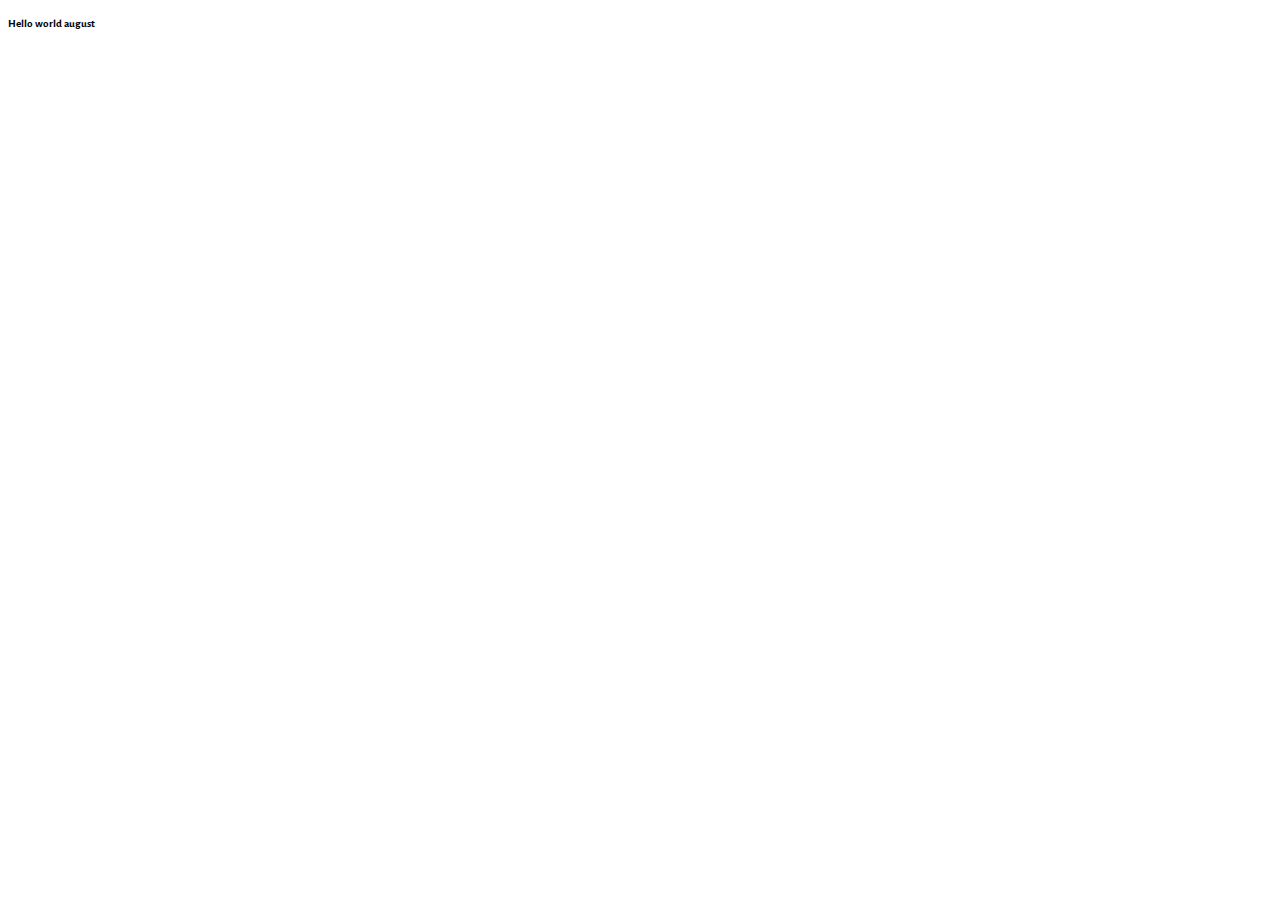
==== index.html @ 4462bbfc "hero" ====
Hello world

<html>
  <head>
    <link rel="preconnect" href="https://fonts.gstatic.com" />
    <link
      href="https://fonts.googleapis.com/css2?family=Gurajada&display=swap"
      rel="stylesheet"
    />
    <style>
      body {
        font-family: "Gurajada", serif;
      }
    </style>
  </head>
  <body>
    august
  </body>
</html>
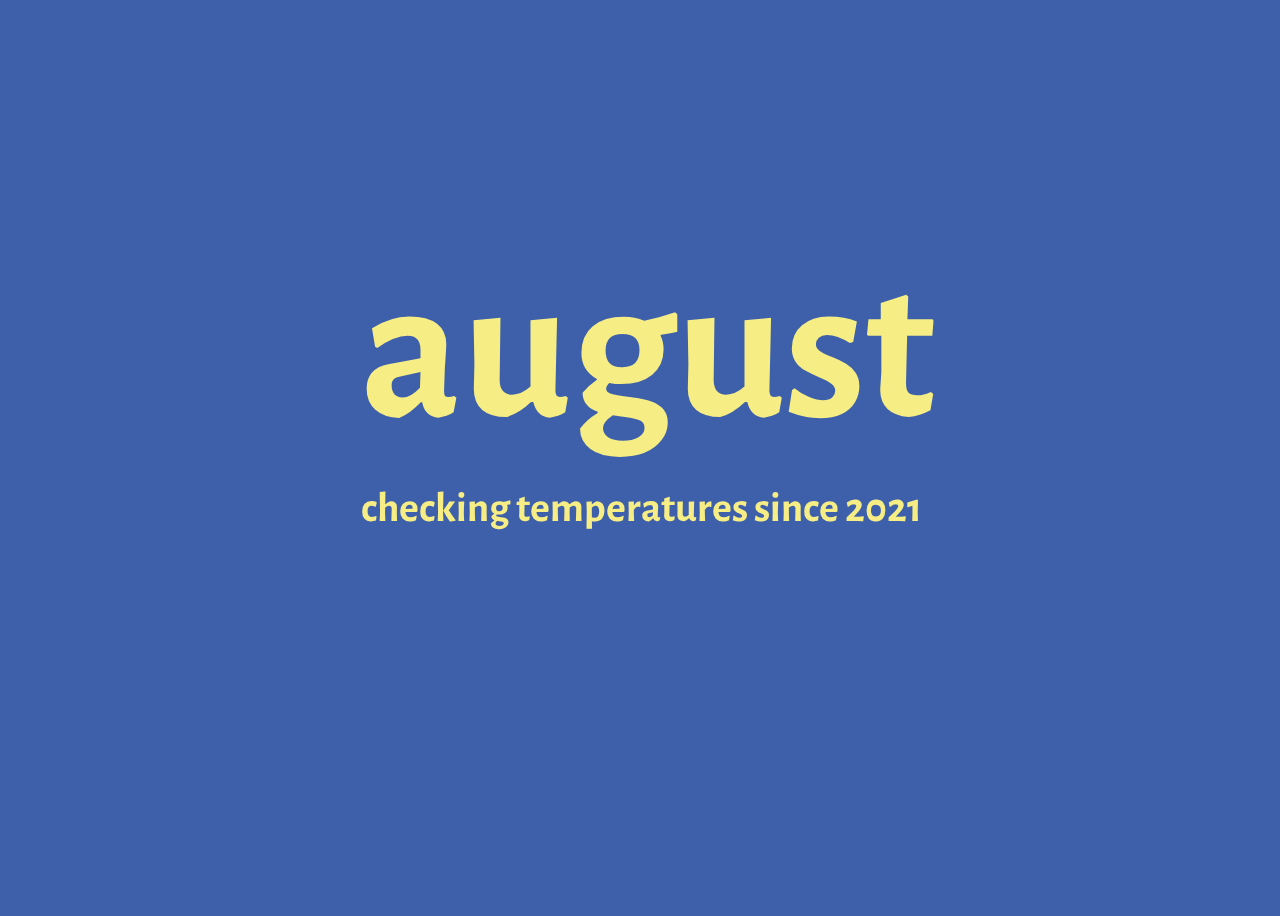
==== commit 185cb30a: "make it pretty" ====
--- a/index.html
+++ b/index.html
@@ -1,19 +1,84 @@
-Hello world
-
 <html>
   <head>
-    <link rel="preconnect" href="https://fonts.gstatic.com" />
     <link
-      href="https://fonts.googleapis.com/css2?family=Gurajada&display=swap"
-      rel="stylesheet"
+      rel="prefetch"
+      href="Gurajada-Regular.woff2"
+      as="font"
+      crossorigin="anonymous"
     />
+
     <style>
+      @font-face {
+        font-family: "Gurajada";
+        font-style: normal;
+        font-weight: 400;
+        font-display: swap;
+        src: url(Gurajada-Regular.woff2) format("woff2");
+        unicode-range: U+0000-00FF, U+0131, U+0152-0153, U+02BB-02BC, U+02C6,
+          U+02DA, U+02DC, U+2000-206F, U+2074, U+20AC, U+2122, U+2191, U+2193,
+          U+2212, U+2215, U+FEFF, U+FFFD;
+      }
+
       body {
-        font-family: "Gurajada", serif;
+        overflow: hidden;
+        font-family: "Gurajada";
+        width: 100%;
+        height: 100%;
+        color: #f6ed84; /* summer straw */
+        background-color: #3e60ab; /* denim */
+        cursor: default;
+        display: grid;
+        grid-template-rows: min-content min-content;
+        grid-template-columns: auto;
+        justify-content: space-around;
+        align-content: center;
+        row-gap: 24px;
+      }
+
+      #hero {
+        grid-row: 1;
+        grid-column: 1;
+        font-size: 300px;
+        line-height: 225px;
+        animation: fade-enter-hero 0.5s;
+        margin-top: -150px;
+      }
+
+      #subtitle {
+        grid-row: 2;
+        grid-column: 1;
+        font-size: 60px;
+        line-height: 45px;
+        animation: fade-enter-subtitle 1.5s;
+      }
+
+      @keyframes fade-enter-hero {
+        0% {
+          opacity: 0;
+        }
+        25% {
+          opacity: 0;
+        }
+        100% {
+          opacity: 1;
+        }
+      }
+
+      @keyframes fade-enter-subtitle {
+        0% {
+          opacity: 0;
+        }
+        50% {
+          opacity: 0;
+        }
+        100% {
+          opacity: 1;
+        }
       }
     </style>
   </head>
   <body>
-    august
+    <div id="hero">august</div>
+    <div id="subtitle">checking temperatures since 2021</div>
   </body>
 </html>
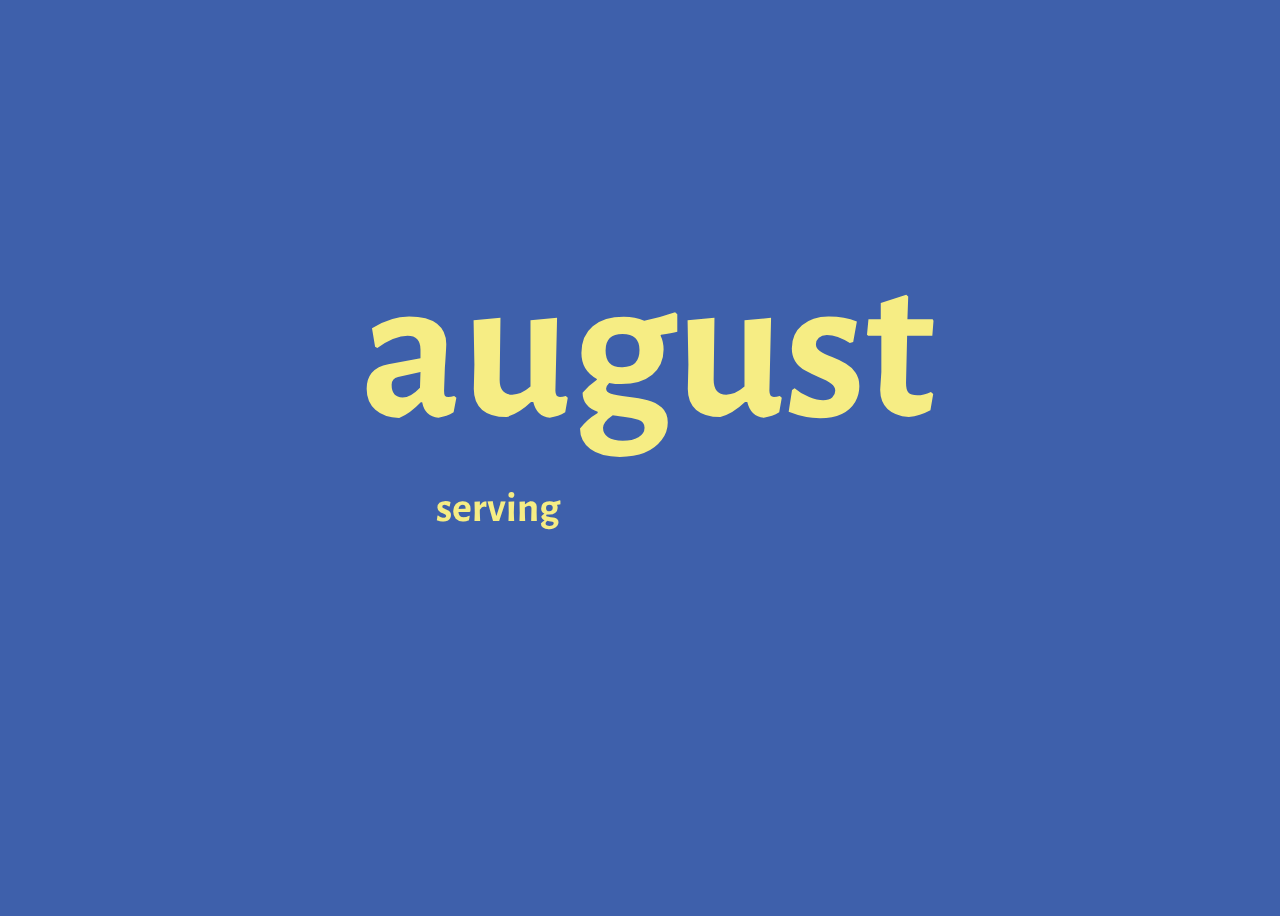
==== commit a7aa70e4: "pretty animatinos" ====
--- a/index.html
+++ b/index.html
@@ -50,6 +50,8 @@
         font-size: 60px;
         line-height: 45px;
         animation: fade-enter-subtitle 1.5s;
+        display: inline-flex;
+        margin-left: 75px;
       }
 
       @keyframes fade-enter-hero {
@@ -75,10 +77,80 @@
           opacity: 1;
         }
       }
+
+      #nouns {
+        display: inline-block;
+        position: relative;
+        height: 45px;
+        width: 100%;
+      }
+
+      .noun {
+        animation: rotateWordsFirst 9s infinite 0.5s;
+        opacity: 0;
+        white-space: nowrap;
+        position: absolute;
+        bottom: 0;
+        text-align: left;
+        width: 100%;
+        left: 0;
+        line-height: 75px;
+        text-indent: 12px;
+      }
+
+      .noun:nth-of-type(2) {
+        animation-delay: 2s;
+      }
+
+      .noun:nth-child(3) {
+        animation-delay: 3.5s;
+      }
+      .noun:nth-child(4) {
+        animation-delay: 5s;
+      }
+      .noun:nth-child(5) {
+        animation-delay: 6.5s;
+      }
+      .noun:nth-child(6) {
+        animation-delay: 8s;
+      }
+
+      @keyframes rotateWordsFirst {
+        0% {
+          opacity: 1;
+          animation-timing-function: ease-in;
+          height: 0px;
+        }
+        8% {
+          opacity: 1;
+          height: 60px;
+        }
+        19% {
+          opacity: 1;
+          height: 60px;
+        }
+        25% {
+          opacity: 0;
+          height: 60px;
+        }
+        100% {
+          opacity: 0;
+        }
+      }
     </style>
   </head>
   <body>
     <div id="hero">august</div>
-    <div id="subtitle">checking temperatures since 2021</div>
+    <div id="subtitle">
+      <div id="verb">serving</div>
+      <div id="nouns">
+        <div class="noun">school heroes</div>
+        <div class="noun">knee bandagers</div>
+        <div class="noun">temperature takers</div>
+        <div class="noun">pill counters</div>
+        <div class="noun">inhaler pumpers</div>
+        <div class="noun">vaccine mavens</div>
+      </div>
+    </div>
   </body>
 </html>
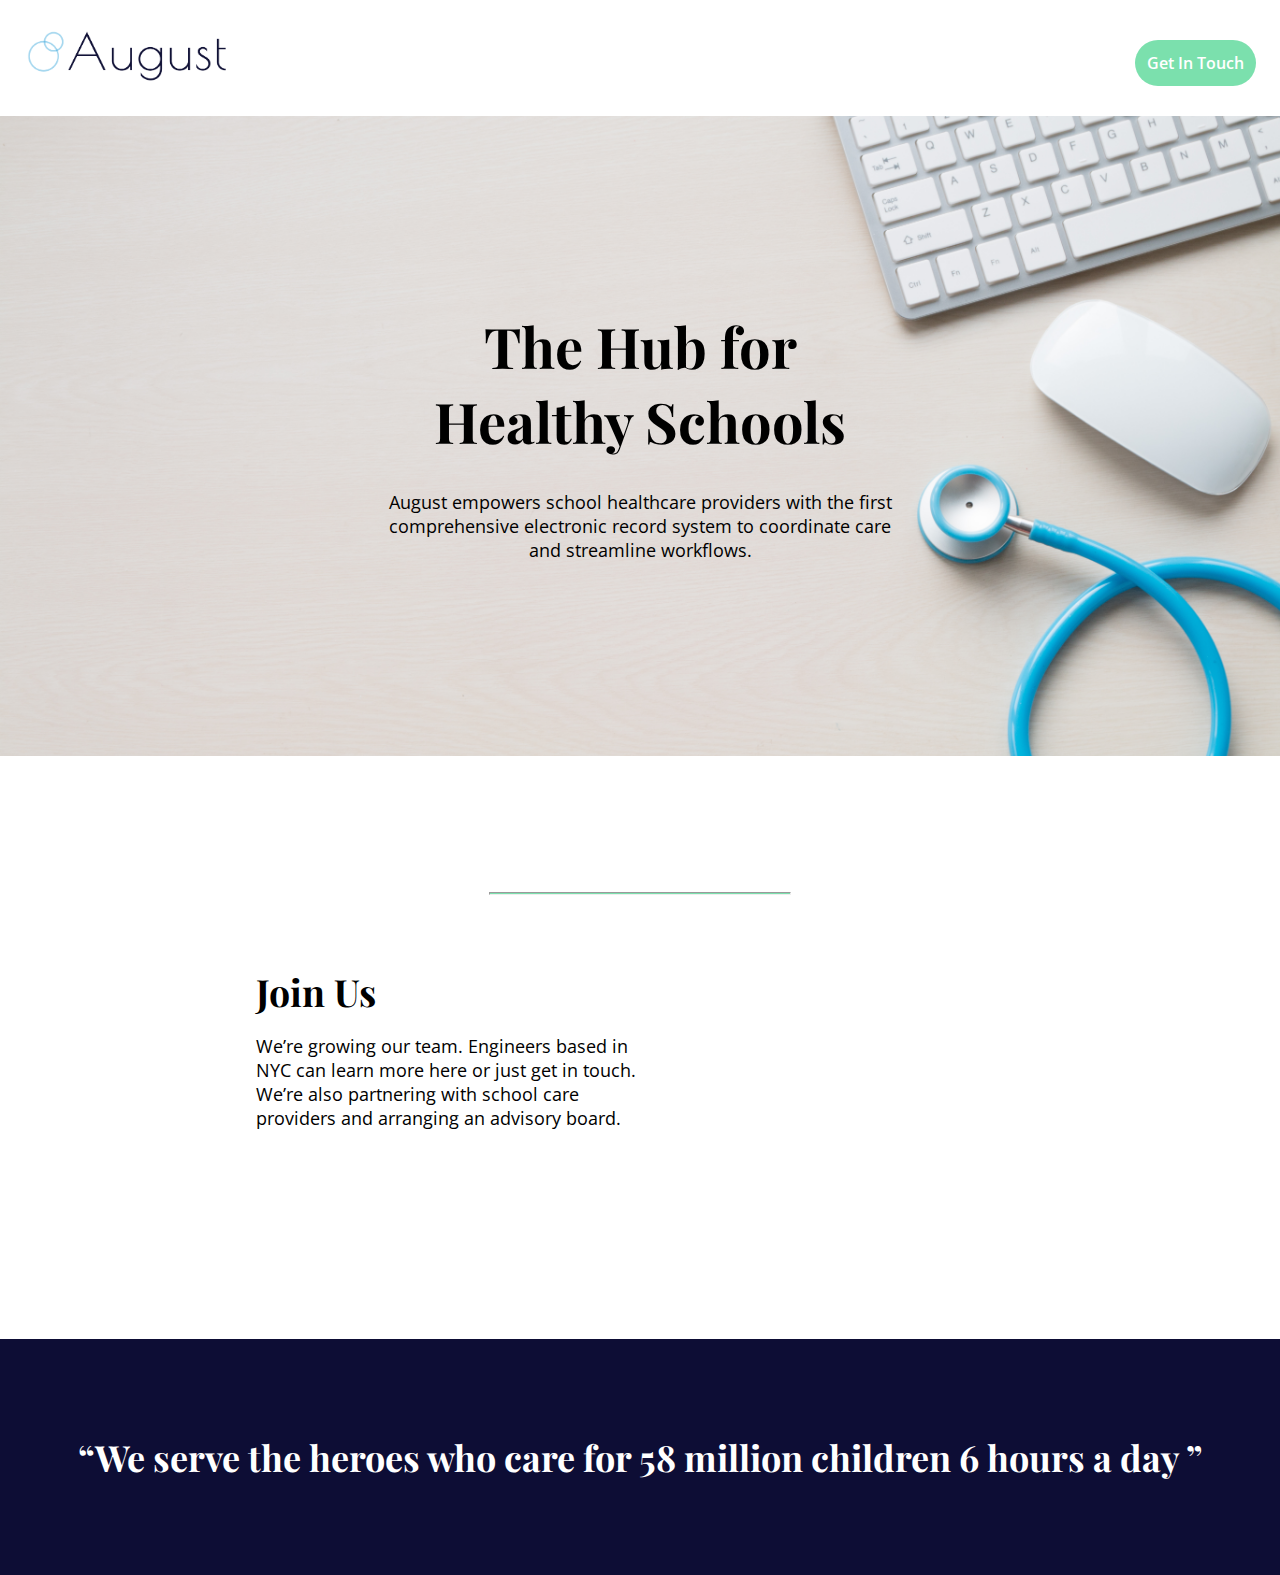
==== commit 89bb3fa9: "new site" ====
--- a/index.html
+++ b/index.html
@@ -1,156 +1,57 @@
-<html>
-  <head>
-    <link
-      rel="prefetch"
-      href="Gurajada-Regular.woff2"
-      as="font"
-      crossorigin="anonymous"
-    />
-
-    <style>
-      @font-face {
-        font-family: "Gurajada";
-        font-style: normal;
-        font-weight: 400;
-        font-display: swap;
-        src: url(Gurajada-Regular.woff2) format("woff2");
-        unicode-range: U+0000-00FF, U+0131, U+0152-0153, U+02BB-02BC, U+02C6,
-          U+02DA, U+02DC, U+2000-206F, U+2074, U+20AC, U+2122, U+2191, U+2193,
-          U+2212, U+2215, U+FEFF, U+FFFD;
-      }
-
-      body {
-        overflow: hidden;
-        font-family: "Gurajada";
-        width: 100%;
-        height: 100%;
-        color: #f6ed84; /* summer straw */
-        background-color: #3e60ab; /* denim */
-        cursor: default;
-        display: grid;
-        grid-template-rows: min-content min-content;
-        grid-template-columns: auto;
-        justify-content: space-around;
-        align-content: center;
-        row-gap: 24px;
-      }
-
-      #hero {
-        grid-row: 1;
-        grid-column: 1;
-        font-size: 300px;
-        line-height: 225px;
-        animation: fade-enter-hero 0.5s;
-        margin-top: -150px;
-      }
-
-      #subtitle {
-        grid-row: 2;
-        grid-column: 1;
-        font-size: 60px;
-        line-height: 45px;
-        animation: fade-enter-subtitle 1.5s;
-        display: inline-flex;
-        margin-left: 75px;
-      }
-
-      @keyframes fade-enter-hero {
-        0% {
-          opacity: 0;
-        }
-        25% {
-          opacity: 0;
-        }
-        100% {
-          opacity: 1;
-        }
-      }
-
-      @keyframes fade-enter-subtitle {
-        0% {
-          opacity: 0;
-        }
-        50% {
-          opacity: 0;
-        }
-        100% {
-          opacity: 1;
-        }
-      }
-
-      #nouns {
-        display: inline-block;
-        position: relative;
-        height: 45px;
-        width: 100%;
-      }
-
-      .noun {
-        animation: rotateWordsFirst 9s infinite 0.5s;
-        opacity: 0;
-        white-space: nowrap;
-        position: absolute;
-        bottom: 0;
-        text-align: left;
-        width: 100%;
-        left: 0;
-        line-height: 75px;
-        text-indent: 12px;
-      }
-
-      .noun:nth-of-type(2) {
-        animation-delay: 2s;
-      }
-
-      .noun:nth-child(3) {
-        animation-delay: 3.5s;
-      }
-      .noun:nth-child(4) {
-        animation-delay: 5s;
-      }
-      .noun:nth-child(5) {
-        animation-delay: 6.5s;
-      }
-      .noun:nth-child(6) {
-        animation-delay: 8s;
-      }
-
-      @keyframes rotateWordsFirst {
-        0% {
-          opacity: 1;
-          animation-timing-function: ease-in;
-          height: 0px;
-        }
-        8% {
-          opacity: 1;
-          height: 60px;
-        }
-        19% {
-          opacity: 1;
-          height: 60px;
-        }
-        25% {
-          opacity: 0;
-          height: 60px;
-        }
-        100% {
-          opacity: 0;
-        }
-      }
-    </style>
-  </head>
-  <body>
-    <div id="hero">august</div>
-    <div id="subtitle">
-      <div id="verb">serving</div>
-      <div id="nouns">
-        <div class="noun">school heroes</div>
-        <div class="noun">knee bandagers</div>
-        <div class="noun">temperature takers</div>
-        <div class="noun">pill counters</div>
-        <div class="noun">inhaler pumpers</div>
-        <div class="noun">vaccine mavens</div>
-      </div>
-    </div>
-  </body>
-</html>
+<!DOCTYPE html>
+<html lang="en">
+  <head>
+    <meta charset="UTF-8" />
+    <meta http-equiv="X-UA-Compatible" content="IE=edge" />
+    <meta name="viewport" content="width=device-width, initial-scale=1.0" />
+    <link rel="icon" href="./AugustWebsiteSmLogo.png" />
+    <link href="./styling.CSS" type="text/css" rel="stylesheet" />
+    <link rel="preconnect" href="https://fonts.gstatic.com" />
+    <link
+      href="https://fonts.googleapis.com/css2?family=Open+Sans:wght@300;600&family=Playfair+Display:wght@600&display=swap"
+      rel="stylesheet"
+    />
+    <title>August</title>
+  </head>
+  <body>
+    <header>
+      <nav>
+        <img src="./AugustWebsiteLogo-01.png" alt="August Logo" />
+        <a href="mailto:hello@augustschools.com">Get In Touch</a>
+      </nav>
+    </header>
+    <div>
+      <main>
+        <h1>
+          The Hub for<br />
+          Healthy Schools
+        </h1>
+        <p>
+          August empowers school healthcare providers with the first
+          comprehensive electronic record system to coordinate care and
+          streamline workflows.
+        </p>
+      </main>
+      <section>
+        <div class="top">
+              </div>
+        <hr />
+        <div class="mid">
+          <h3>Join Us</h3>
+          <p>
+            We’re growing our team. Engineers based in NYC can learn more here
+            or just get in touch. We’re also partnering with school care
+            providers and arranging an advisory board.
+          </p>
+        </div>
+        <div class="bottom">
+          <h2>
+            “We serve the heroes who care for 58 million children 6
+            hours a day ”
+          </h2>
+        </div>
+      </section>
+      <footer></footer>
+    </div>
+  </body>
+</html>
--- a/styling.CSS
+++ b/styling.CSS
@@ -0,0 +1,108 @@
+/* Colors
+green: #7BE0AD
+blue: #0D0D35 */
+body {
+  max-width: 100%;
+  margin: auto;
+}
+
+nav img {
+  height: 4rem;
+  margin: 1.5rem;
+}
+
+nav a {
+  text-decoration: none;
+  float: right;
+  background-color: #7be0ad;
+  color: #fff;
+  border-radius: 30px;
+  font-family: "Open Sans", sans-serif;
+  font-weight:600;
+  border: none;
+  text-align: center;
+  padding: 0.75rem;
+  margin-top: 2.5rem;
+  margin-right: 1.5rem;
+  cursor: pointer;
+}
+
+main {
+  font-family: "Playfair Display", serif;
+  background-image: url("./AugustWebsiteImage.jpeg");
+  background-size: cover;
+  background-repeat: no-repeat;
+  height: 640px;
+  margin: auto;
+}
+
+main h1 {
+  padding-top: 12rem;
+  font-size: 3.5rem;
+  width: 50%;
+  margin: auto;
+  text-align: center;
+}
+
+main p {
+  padding-top: 2rem;
+  font-size: 1.1rem;
+  font-family: "Open Sans", sans-serif;
+  width: 40%;
+  margin: auto;
+  text-align: center;
+}
+
+section {
+  width: 100%;
+  text-align: center;
+  font-family: "Open Sans", sans-serif;
+}
+
+section hr {
+  height: 1px;
+    width: 300px;
+    /* Set the hr color */
+    color: #7BE0AD; /* old IE */
+    background-color: #7BE0AD; /* Modern Browsers */
+}
+
+.top {
+  height: 33%;
+  padding: 4rem;
+  font-size: 1.25rem;
+  font-weight: 600;
+  width: 600px;
+  margin: auto;
+  text-align: center;
+}
+
+.mid {
+  text-align: left;
+  width: 30%;
+  height: 33%;
+  margin-left: 15%;
+  font-size: 2rem;
+  padding: 4rem;
+  padding-bottom: 12rem;
+}
+
+.mid p {
+  font-size: 1.1rem;
+}
+
+.mid h3 {
+   font-family: "Playfair Display", serif;
+  margin-bottom: 0;
+  margin-top: 0;
+}
+
+div .bottom {
+  font-family: "Playfair Display", serif;
+  padding: 4rem;
+  font-size: 1.5rem;
+  margin: auto;
+  text-align: center;
+  background-color: #0d0d35;
+  color: #fff;
+}
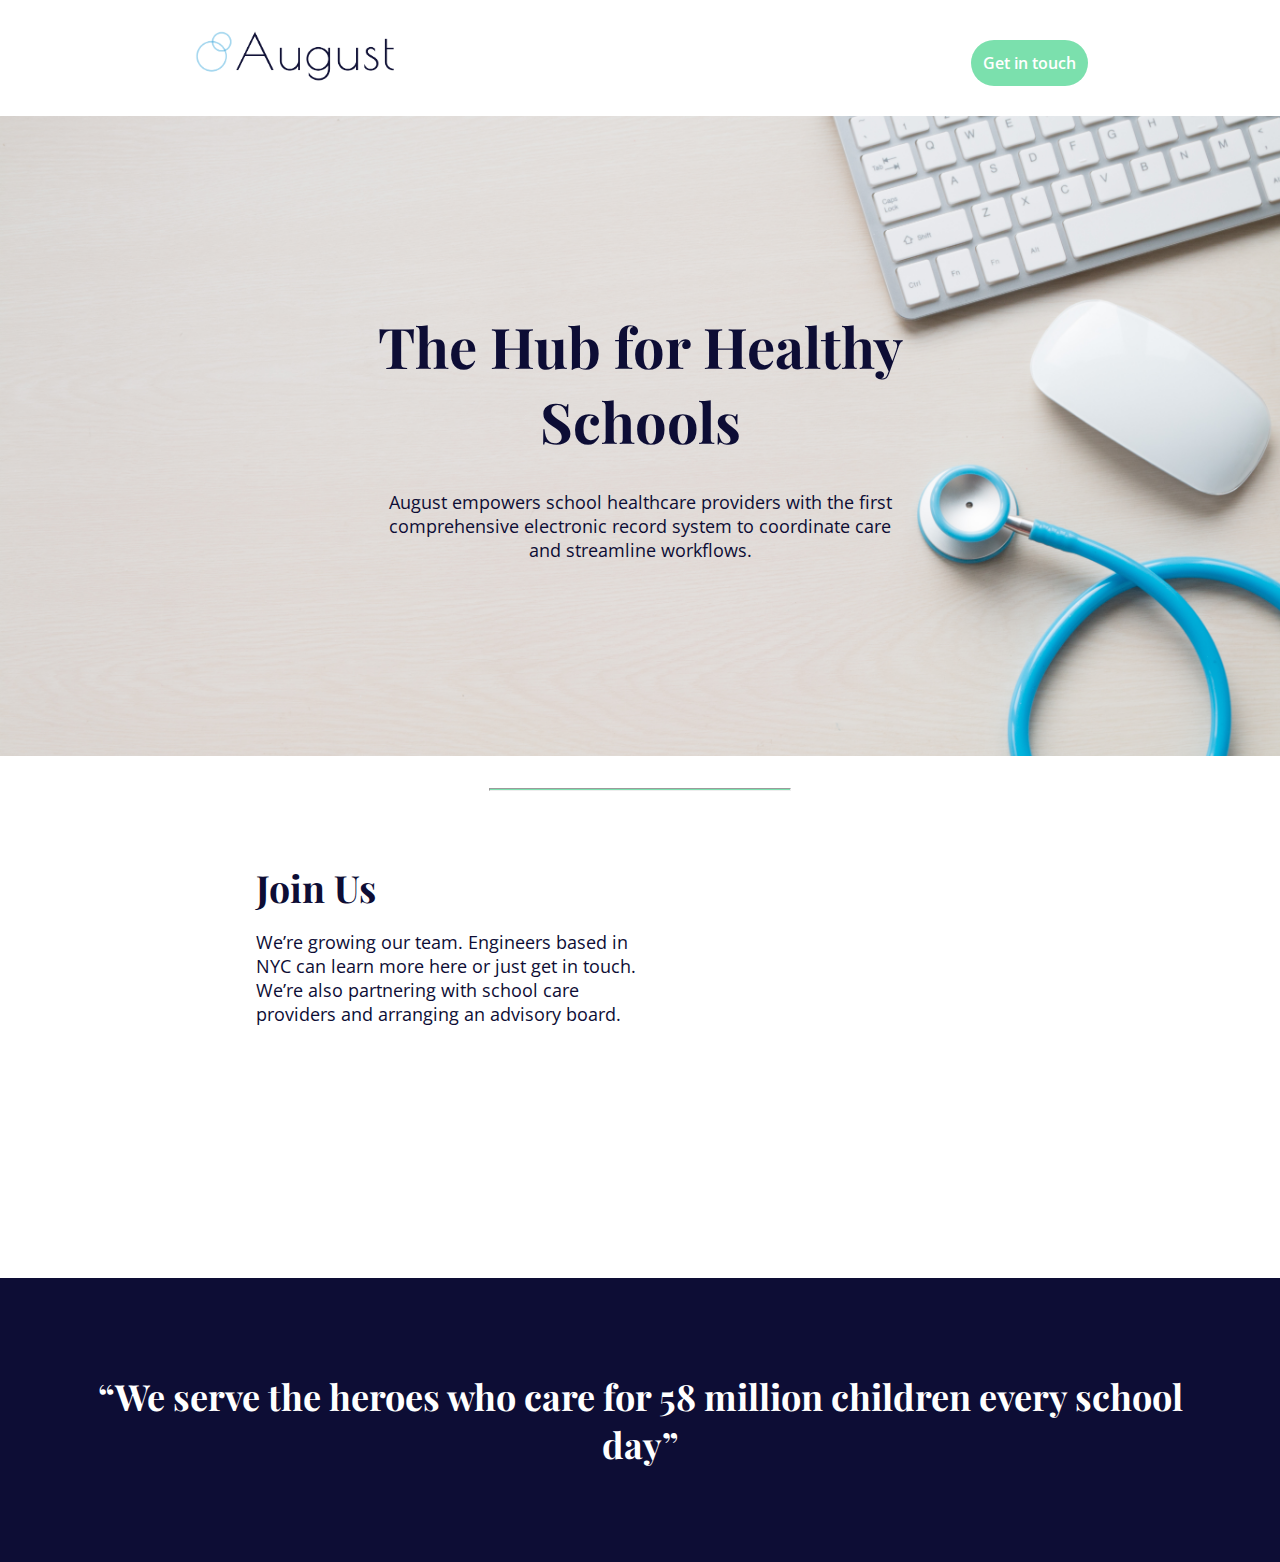
==== commit 04d76a3f: "mobile friendly tweaks" ====
--- a/index.html
+++ b/index.html
@@ -17,14 +17,13 @@
     <header>
       <nav>
         <img src="./AugustWebsiteLogo-01.png" alt="August Logo" />
-        <a href="mailto:hello@augustschools.com">Get In Touch</a>
+        <a href="mailto:pete@augustschools.com" class="visible">Get in touch</a>
       </nav>
     </header>
     <div>
       <main>
         <h1>
-          The Hub for<br />
-          Healthy Schools
+          The Hub for Healthy Schools
         </h1>
         <p>
           August empowers school healthcare providers with the first
@@ -33,9 +32,7 @@
         </p>
       </main>
       <section>
-        <div class="top">
-              </div>
-        <hr />
+        <hr class="line"/>
         <div class="mid">
           <h3>Join Us</h3>
           <p>
@@ -43,11 +40,11 @@
             or just get in touch. We’re also partnering with school care
             providers and arranging an advisory board.
           </p>
+          <a href="mailto:pete@augustschools.com" class="hide">Get in touch</a>
         </div>
         <div class="bottom">
           <h2>
-            “We serve the heroes who care for 58 million children 6
-            hours a day ”
+            “We serve the heroes who care for 58 million children every school day”
           </h2>
         </div>
       </section>
--- a/styling.CSS
+++ b/styling.CSS
@@ -1,14 +1,18 @@
 /* Colors
 green: #7BE0AD
 blue: #0D0D35 */
+
+
 body {
   max-width: 100%;
   margin: auto;
+  color: #0D0D35;
 }
 
 nav img {
   height: 4rem;
   margin: 1.5rem;
+  margin-left: 15%;
 }
 
 nav a {
@@ -23,7 +27,7 @@
   text-align: center;
   padding: 0.75rem;
   margin-top: 2.5rem;
-  margin-right: 1.5rem;
+  margin-right: 15%;
   cursor: pointer;
 }
 
@@ -61,7 +65,8 @@
 
 section hr {
   height: 1px;
-    width: 300px;
+  margin-top: 2rem;
+  width: 50%; max-width: 300px;
     /* Set the hr color */
     color: #7BE0AD; /* old IE */
     background-color: #7BE0AD; /* Modern Browsers */
@@ -106,3 +111,93 @@
   background-color: #0d0d35;
   color: #fff;
 }
+
+.hide {
+  visibility: hidden;
+}
+
+
+@media only screen and (max-width: 620px) {
+  main{
+    background-image: none;
+    height: auto;
+  }
+
+  nav img {
+    height: 3rem;
+  }
+  nav a{
+    padding: 0.5rem;
+    margin-top: 1.75rem
+  };
+
+  h2{
+    text-align: center;
+    font-size: 1rem;
+  }
+}
+
+@media only screen and (max-width: 550px) {
+  nav img {
+    display: block;
+    margin: auto;
+    height: 2rem;
+    margin-bottom: 1rem;
+  }
+
+  main h1{
+    display: block;
+    margin: 0 35%;
+    font-size: 1.3rem;
+    padding-top: 0;
+    text-align: center;
+    position: relative;
+    width: fit-content;
+  }
+
+  .visible{
+    visibility: hidden;
+  }
+
+  .hide{
+  text-decoration: none;
+  background-color: #7be0ad;
+  color: #fff;
+  border-radius: 15px;
+  font-family: "Open Sans", sans-serif;
+  border: none;
+  text-align: center;
+  margin: 2rem auto;
+  padding: 0.5rem;
+  cursor: pointer;
+  visibility: visible;
+  font-size: small;
+  display: block;
+  }
+
+
+  .mid{
+    margin: auto;
+    padding-bottom: 0;
+  }
+
+  .mid h3{
+    font-size: 1.3rem;
+    text-align: center;
+  }
+
+  .mid p{
+    text-align: center;
+    font-size: 0.75rem;
+  }
+
+  main p{
+    font-size: 0.75rem;
+  }
+
+  h2{
+    text-align: center;
+    font-size: 0.75rem;
+  }
+
+}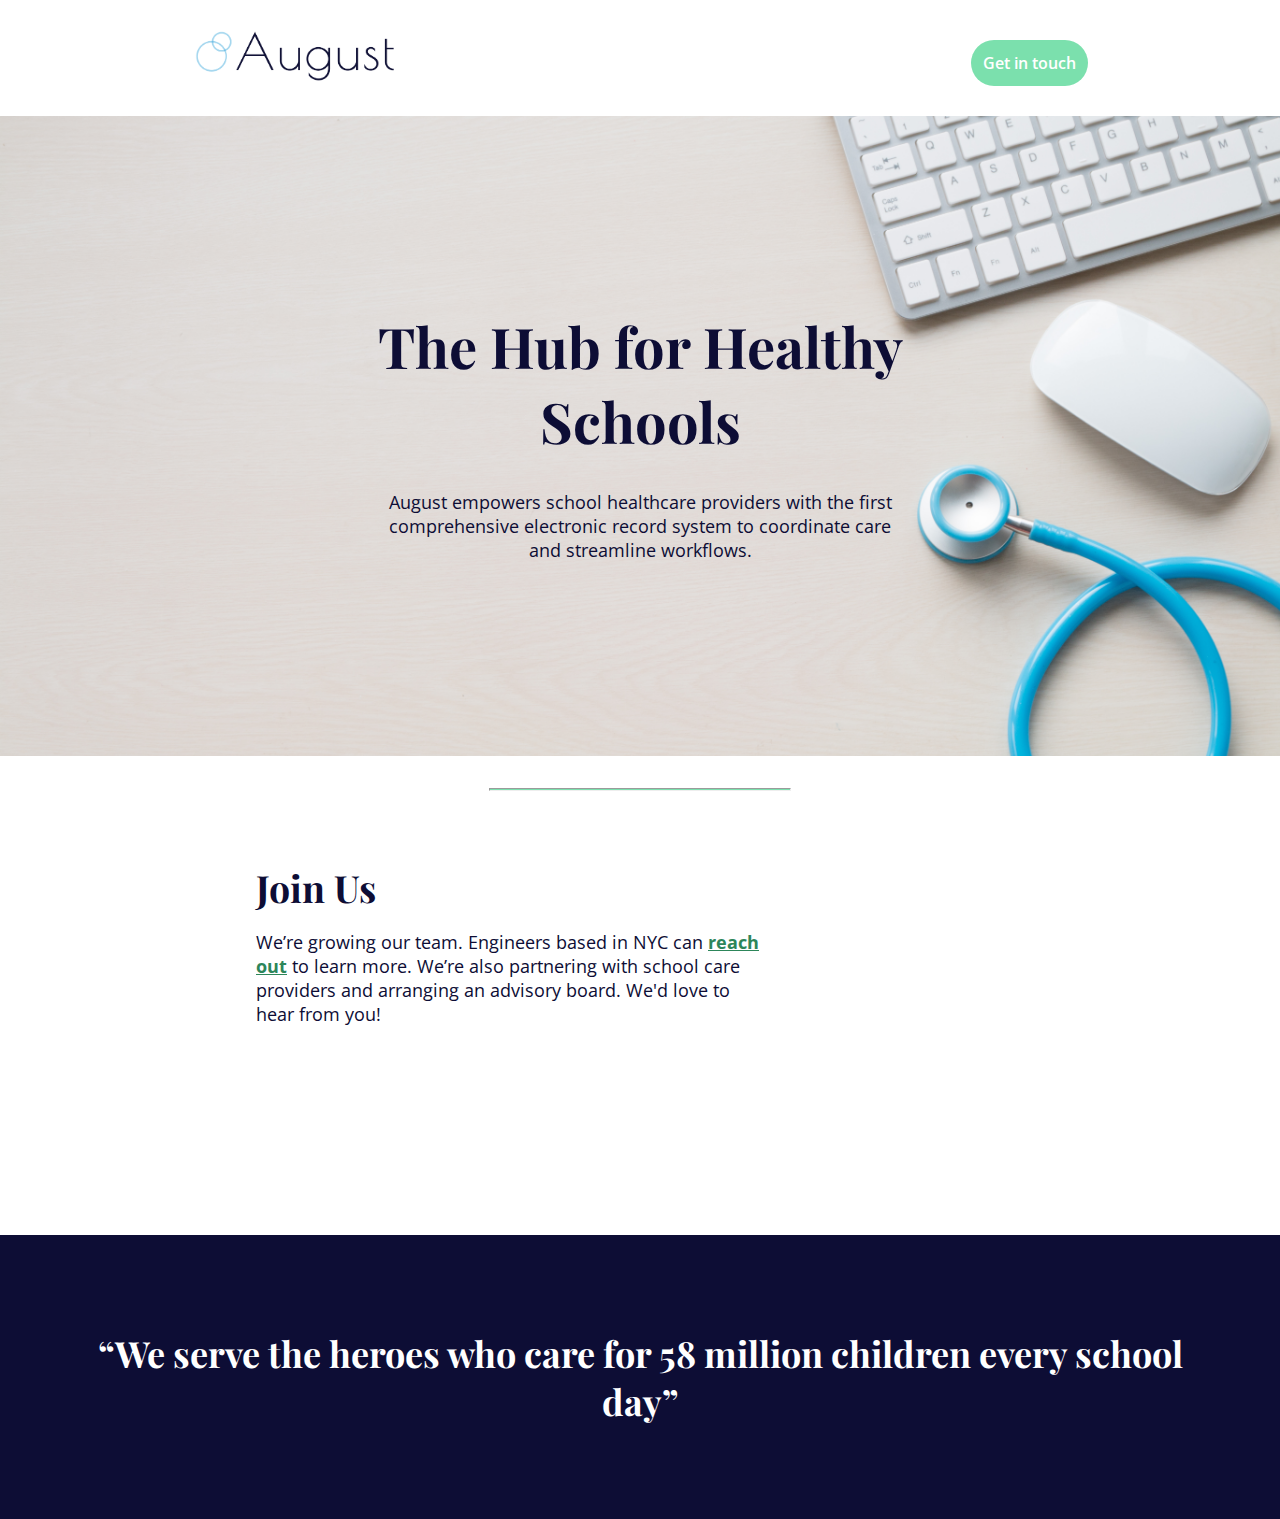
==== commit 83d96c24: "fix ihpone text alignment, better distributed spacing" ====
--- a/index.html
+++ b/index.html
@@ -11,6 +11,14 @@
       href="https://fonts.googleapis.com/css2?family=Open+Sans:wght@300;600&family=Playfair+Display:wght@600&display=swap"
       rel="stylesheet"
     />
+    <!-- Global site tag (gtag.js) - Google Analytics -->
+    <script async src="https://www.googletagmanager.com/gtag/js?id=G-D6SCV0QC7M"></script>
+    <script>
+      window.dataLayer = window.dataLayer || [];
+      function gtag(){dataLayer.push(arguments);}
+      gtag('js', new Date());
+      gtag('config', 'G-D6SCV0QC7M');
+    </script>
     <title>August</title>
   </head>
   <body>
@@ -20,7 +28,7 @@
         <a href="mailto:pete@augustschools.com" class="visible">Get in touch</a>
       </nav>
     </header>
-    <div>
+    <div class="content">
       <main>
         <h1>
           The Hub for Healthy Schools
@@ -31,14 +39,13 @@
           streamline workflows.
         </p>
       </main>
+      <hr class="line"/>
       <section>
-        <hr class="line"/>
         <div class="mid">
           <h3>Join Us</h3>
           <p>
-            We’re growing our team. Engineers based in NYC can learn more here
-            or just get in touch. We’re also partnering with school care
-            providers and arranging an advisory board.
+            We’re growing our team. Engineers based in NYC can <a class="inline-link" href="mailto:pete@augustschools.com">reach out</a> to learn more. We’re also partnering with school care
+            providers and arranging an advisory board. We'd love to hear from you!
           </p>
           <a href="mailto:pete@augustschools.com" class="hide">Get in touch</a>
         </div>
@@ -48,7 +55,6 @@
           </h2>
         </div>
       </section>
-      <footer></footer>
     </div>
   </body>
 </html>
--- a/styling.CSS
+++ b/styling.CSS
@@ -63,7 +63,7 @@
   font-family: "Open Sans", sans-serif;
 }
 
-section hr {
+hr {
   height: 1px;
   margin-top: 2rem;
   width: 50%; max-width: 300px;
@@ -72,6 +72,11 @@
     background-color: #7BE0AD; /* Modern Browsers */
 }
 
+.inline-link {
+  color: #2d865a;
+  font-weight: bold;
+}
+
 .top {
   height: 33%;
   padding: 4rem;
@@ -84,7 +89,7 @@
 
 .mid {
   text-align: left;
-  width: 30%;
+  width: 40%;
   height: 33%;
   margin-left: 15%;
   font-size: 2rem;
@@ -113,7 +118,7 @@
 }
 
 .hide {
-  visibility: hidden;
+  display: none;
 }
 
 
@@ -143,20 +148,22 @@
     margin: auto;
     height: 2rem;
     margin-bottom: 1rem;
+    margin-top: 1rem;
   }
 
   main h1{
     display: block;
-    margin: 0 35%;
+    margin-left: auto;
+    margin-right: auto;
     font-size: 1.3rem;
     padding-top: 0;
     text-align: center;
     position: relative;
-    width: fit-content;
+    width: 50%;
   }
 
   .visible{
-    visibility: hidden;
+    display: none;
   }
 
   .hide{
@@ -170,7 +177,7 @@
   margin: 2rem auto;
   padding: 0.5rem;
   cursor: pointer;
-  visibility: visible;
+  display: inherit;
   font-size: small;
   display: block;
   }
@@ -179,6 +186,7 @@
   .mid{
     margin: auto;
     padding-bottom: 0;
+    padding-top: 3rem;
   }
 
   .mid h3{
@@ -200,4 +208,30 @@
     font-size: 0.75rem;
   }
 
+  div.bottom {
+    padding-top: 2rem;
+    padding-bottom: 2rem;
+    margin-bottom: 0;
+  }
+
+  section {
+    display: flex;
+    flex-direction: column;
+    justify-content: space-between;
+    flex-grow: 1;
+  }
+
+  body {
+    min-height: calc(100vh);
+    display: flex;
+    flex-direction: column;
+    justify-content: space-between;
+  }
+
+  .content {
+    flex-grow: 1;
+    display: flex;
+    flex-direction: column;
+
+  }
 }